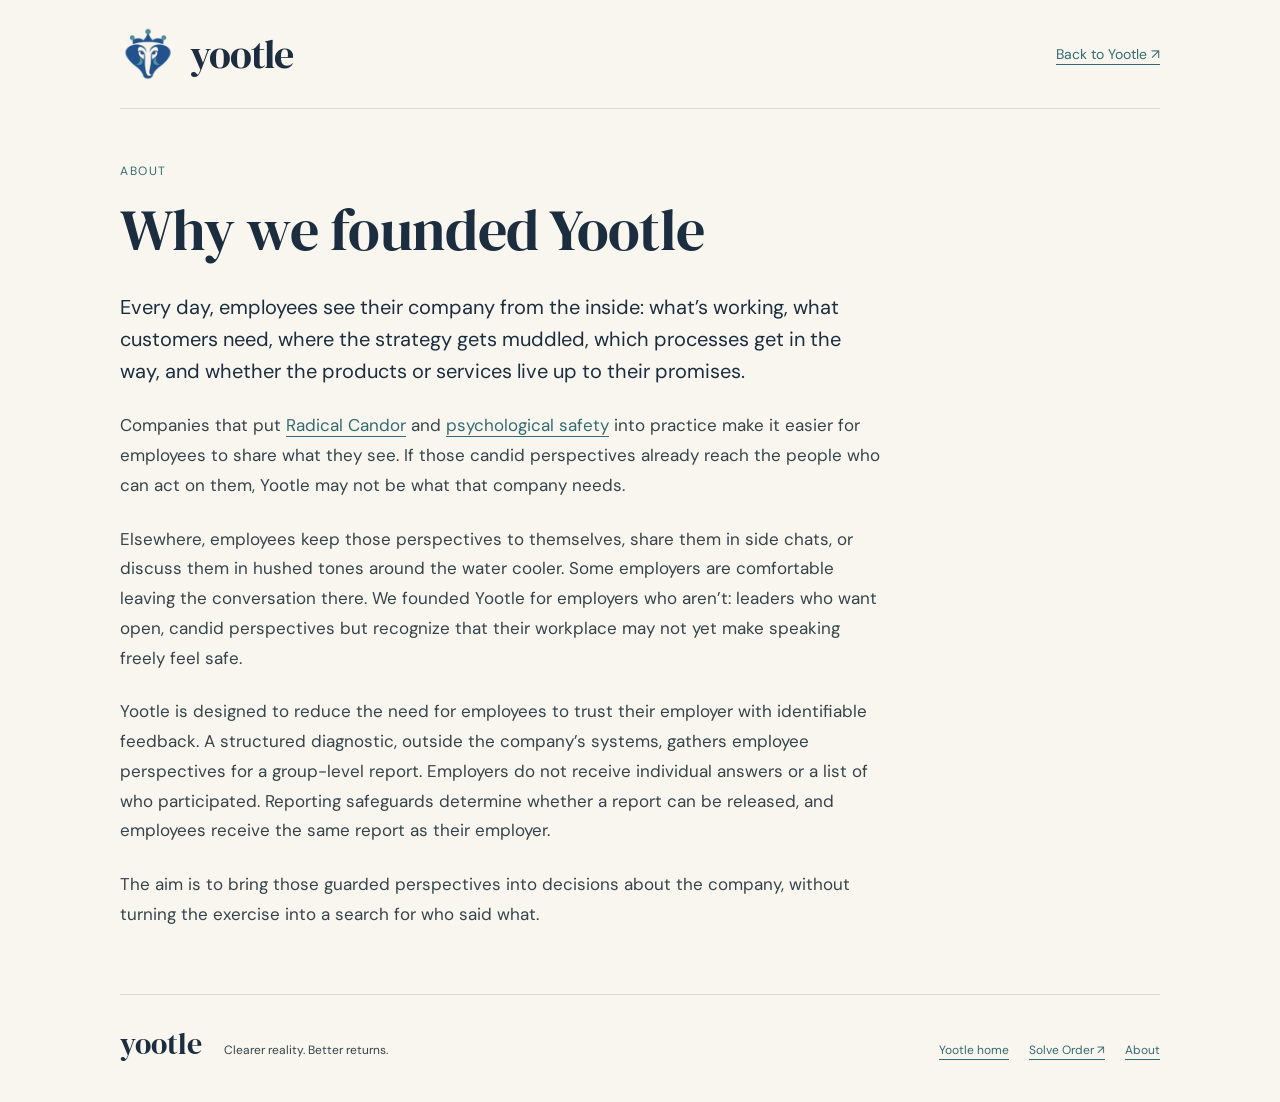
==== about/index.html @ d96cc643 "Publish approved About page and update footer links" ====
<!DOCTYPE html>
<html lang="en">
<head>
  <meta charset="utf-8">
  <meta name="viewport" content="width=device-width, initial-scale=1">
  <meta name="description" content="We founded Yootle for leaders who want open, candid perspectives but recognize that their workplace may not yet make speaking freely feel safe.">
  <title>Why we founded Yootle — Yootle</title>
  <link rel="icon" href="/favicon.png">
  <link rel="stylesheet" href="/about/about.css">
</head>
<body>
  <a class="skip-link" href="#main">Skip to content</a>
  <div class="page">
    <header class="site-header">
      <a class="brand" href="/" aria-label="Yootle home"><img src="/assets/yootle-elephant-who-blue-124.png" width="56" height="56" alt=""><span>yootle</span></a>
      <a class="home-link" href="/">Back to Yootle <span aria-hidden="true">↗</span></a>
    </header>
    <main id="main">
      <article aria-labelledby="page-title">
        <p class="eyebrow">About</p>
        <h1 id="page-title">Why we founded Yootle</h1>
        <div class="story">
          <p>Every day, employees see their company from the inside: what’s working, what customers need, where the strategy gets muddled, which processes get in the way, and whether the products or services live up to their promises.</p>
          <p>Companies that put <a href="https://www.radicalcandor.com/our-approach">Radical Candor</a> and <a href="https://amycedmondson.com/psychological-safety/">psychological safety</a> into practice make it easier for employees to share what they see. If those candid perspectives already reach the people who can act on them, Yootle may not be what that company needs.</p>
          <p>Elsewhere, employees keep those perspectives to themselves, share them in side chats, or discuss them in hushed tones around the water cooler. Some employers are comfortable leaving the conversation there. We founded Yootle for employers who aren’t: leaders who want open, candid perspectives but recognize that their workplace may not yet make speaking freely feel safe.</p>
          <p>Yootle is designed to reduce the need for employees to trust their employer with identifiable feedback. A structured diagnostic, outside the company’s systems, gathers employee perspectives for a group-level report. Employers do not receive individual answers or a list of who participated. Reporting safeguards determine whether a report can be released, and employees receive the same report as their employer.</p>
          <p>The aim is to bring those guarded perspectives into decisions about the company, without turning the exercise into a search for who said what.</p>
        </div>
      </article>
    </main>
    <footer>
      <span class="wordmark">yootle</span><p>Clearer reality. Better returns.</p>
      <nav aria-label="Related pages"><a href="/">Yootle home</a><a href="https://solveorder.com">Solve Order ↗</a><a href="/about/" aria-current="page">About</a></nav>
    </footer>
  </div>
</body>
</html>
---- about/about.css ----
@font-face{font-family:DMSans;src:url('/assets/DMSans.ttf') format('truetype');font-weight:100 900;font-display:swap}
@font-face{font-family:DMSerif;src:url('/assets/DMSerifDisplay.ttf') format('truetype');font-weight:400;font-display:swap}
*{box-sizing:border-box}
html{scroll-padding-top:24px}
body{margin:0;background:#f8f6ef;color:#36444a;font:17px/1.75 DMSans,Arial,sans-serif;-webkit-font-smoothing:antialiased}
h1,p{margin:0}a{color:#356b70;text-underline-offset:5px;text-decoration-thickness:1px}a:hover{color:#1b2d3e}a:focus-visible{outline:3px solid #214e83;outline-offset:5px;border-radius:2px}
.page{width:min(calc(100% - 40px),1040px);margin:auto}.site-header{display:flex;align-items:center;justify-content:space-between;gap:20px;padding:26px 0;border-bottom:1px solid #d9ddd7}
.brand{display:flex;gap:14px;align-items:center;color:#1b2d3e;text-decoration:none}.brand img{width:56px;height:auto}.brand span{font:40px/1 DMSerif,Georgia,serif;letter-spacing:-1px}.home-link{font-size:14px}
.skip-link{position:absolute;left:20px;top:-100px;background:#1b2d3e;color:white;padding:12px;z-index:10}.skip-link:focus{top:10px;color:white}
main{padding:52px 0 64px}article{max-width:760px}.eyebrow{font-size:12px;font-weight:700;letter-spacing:1.6px;text-transform:uppercase;color:#356b70;margin-bottom:16px}h1{font:400 clamp(38px,4.5vw,58px)/1.1 DMSerif,Georgia,serif;letter-spacing:-.7px;color:#1b2d3e;text-wrap:balance;margin-bottom:30px}.story p+p{margin-top:24px}.story p:first-child{font-size:20px;line-height:1.6;color:#1b2d3e}
footer{display:flex;flex-wrap:wrap;align-items:baseline;gap:14px 22px;border-top:1px solid #d9ddd7;padding:28px 0 38px;font-size:12px}footer .wordmark{font:30px DMSerif,Georgia,serif;color:#1b2d3e}footer>p{flex:1 1 170px}footer nav{display:flex;gap:20px;flex-wrap:wrap}
@media(max-width:640px){body{font-size:16px;line-height:1.7}.site-header{padding:20px 0}.brand img{width:44px}.brand span{font-size:34px}.home-link{font-size:12px}main{padding:34px 0 42px}h1{margin-bottom:24px}.story p:first-child{font-size:18px}.story p+p{margin-top:22px}footer nav{gap:16px}}
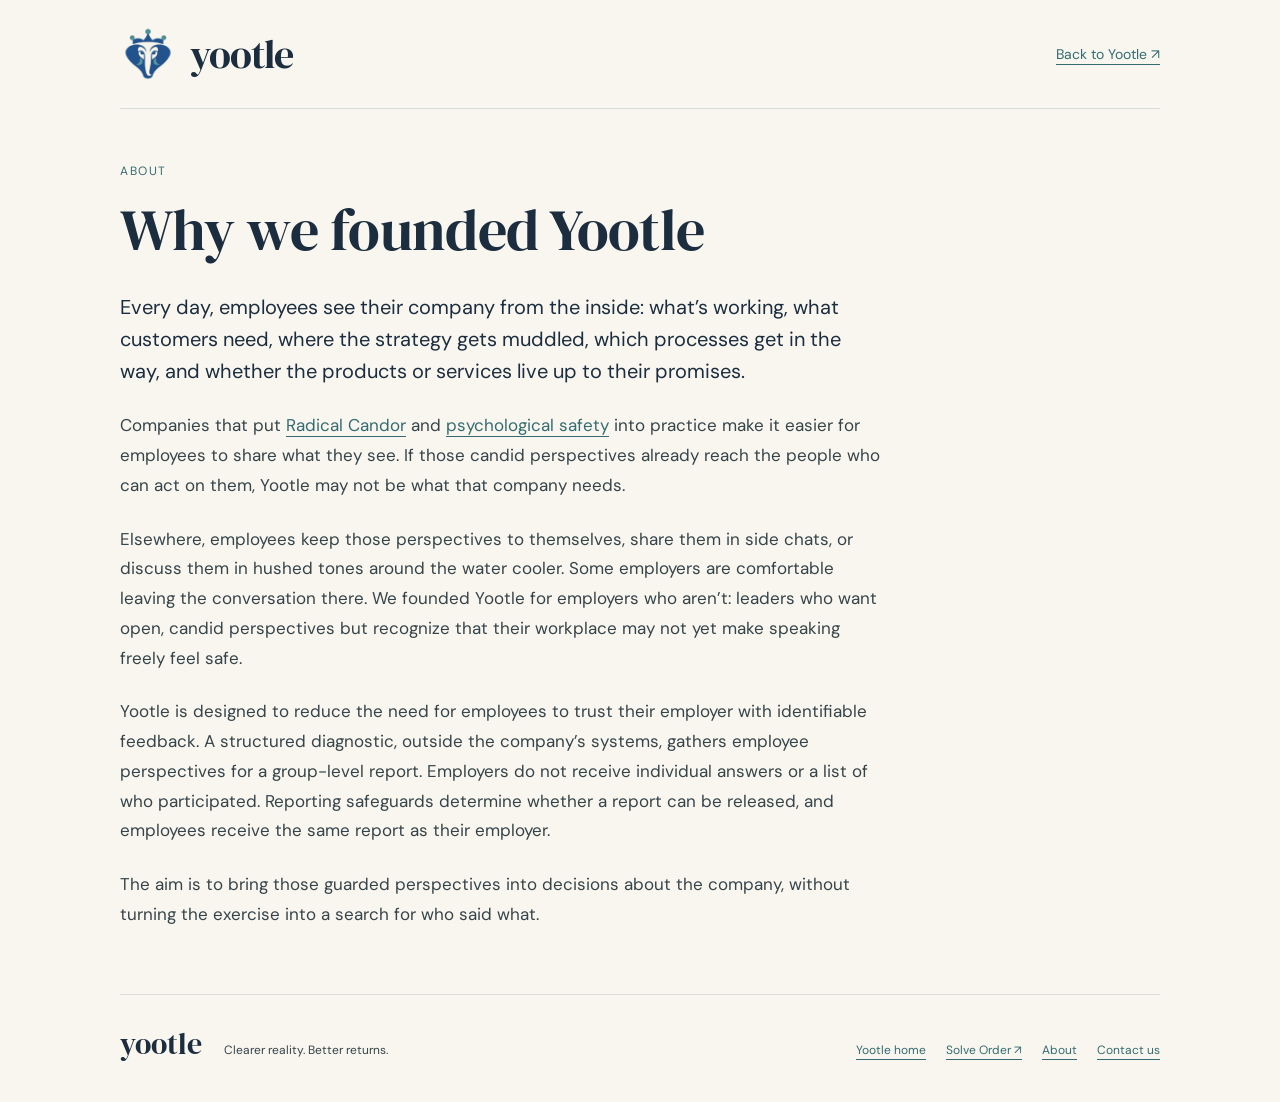
==== commit 7e274e76: "Publish approved sample questions, report and contact page" ====
--- a/about/index.html
+++ b/about/index.html
@@ -30,7 +30,7 @@
     </main>
     <footer>
       <span class="wordmark">yootle</span><p>Clearer reality. Better returns.</p>
-      <nav aria-label="Related pages"><a href="/">Yootle home</a><a href="https://solveorder.com">Solve Order ↗</a><a href="/about/" aria-current="page">About</a></nav>
+      <nav aria-label="Related pages"><a href="/">Yootle home</a><a href="https://solveorder.com">Solve Order ↗</a><a href="/about/" aria-current="page">About</a><a href="/contact/">Contact us</a></nav>
     </footer>
   </div>
 </body>
